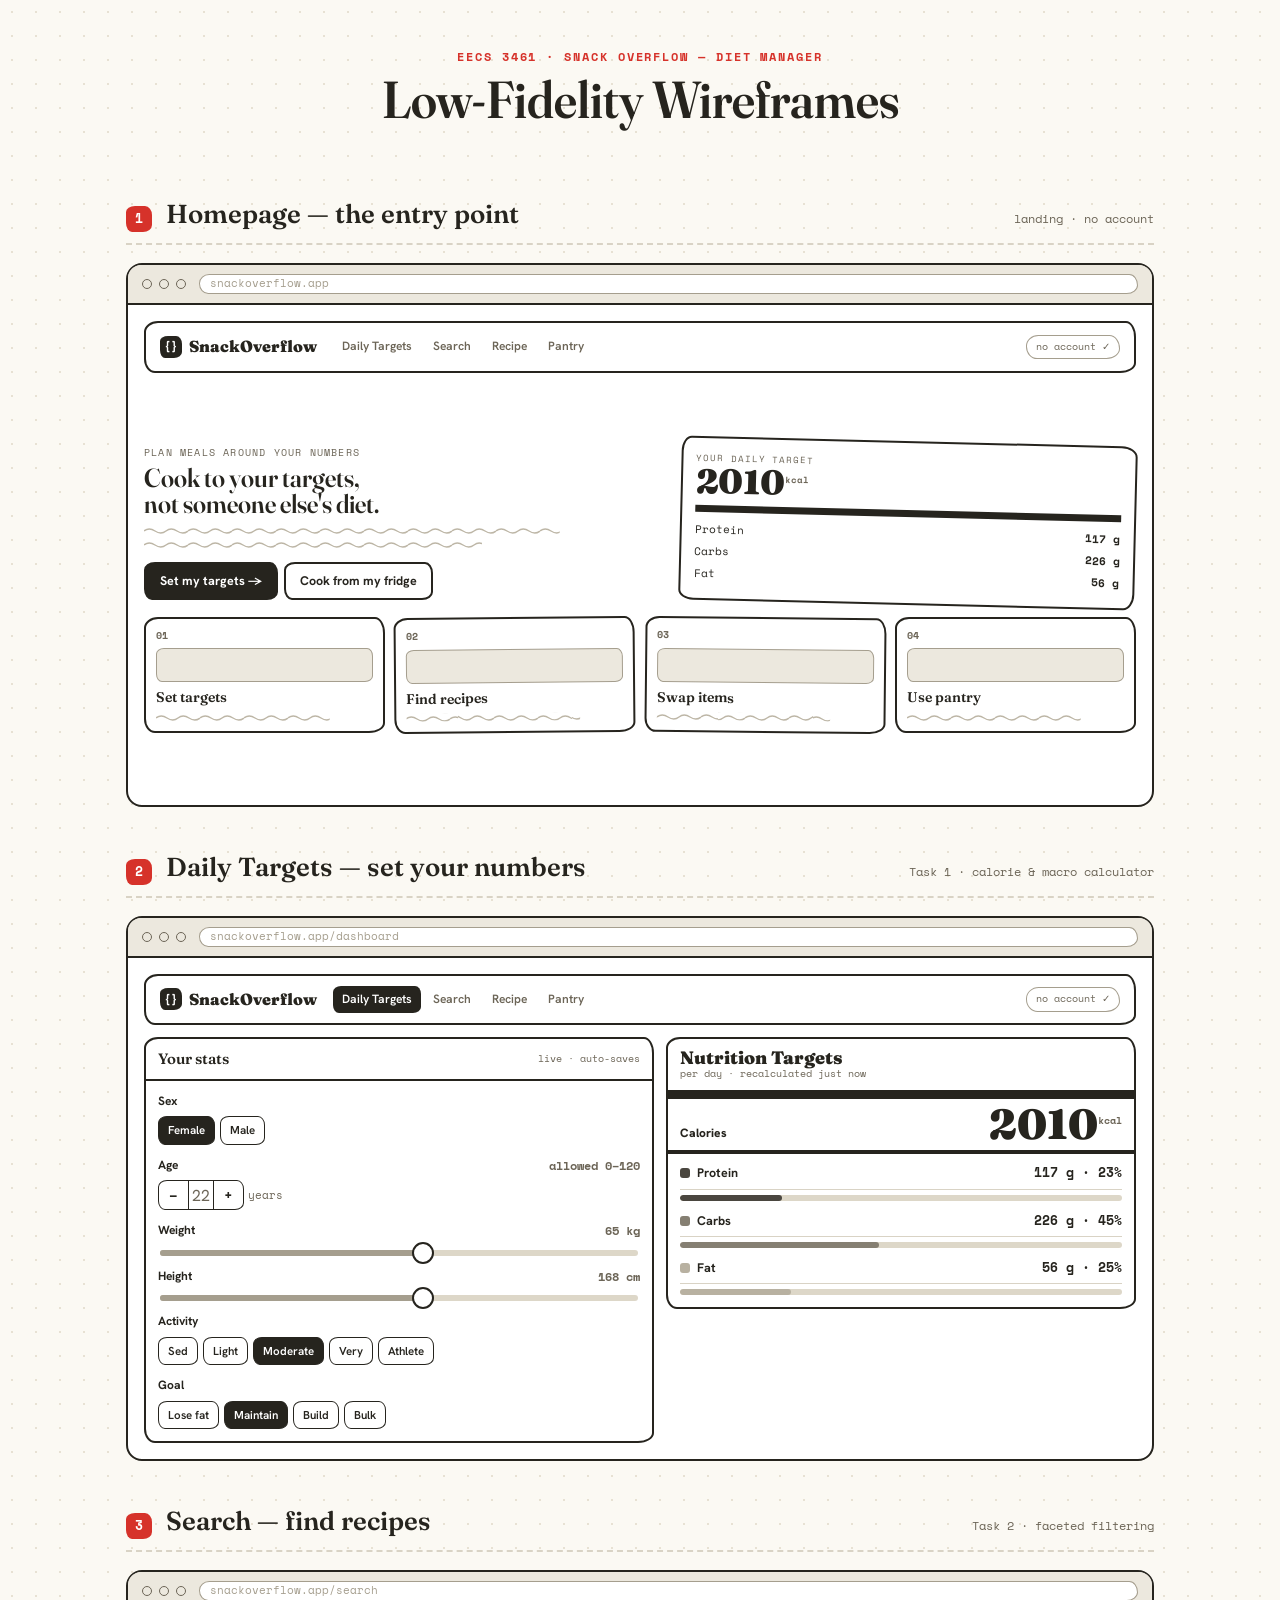
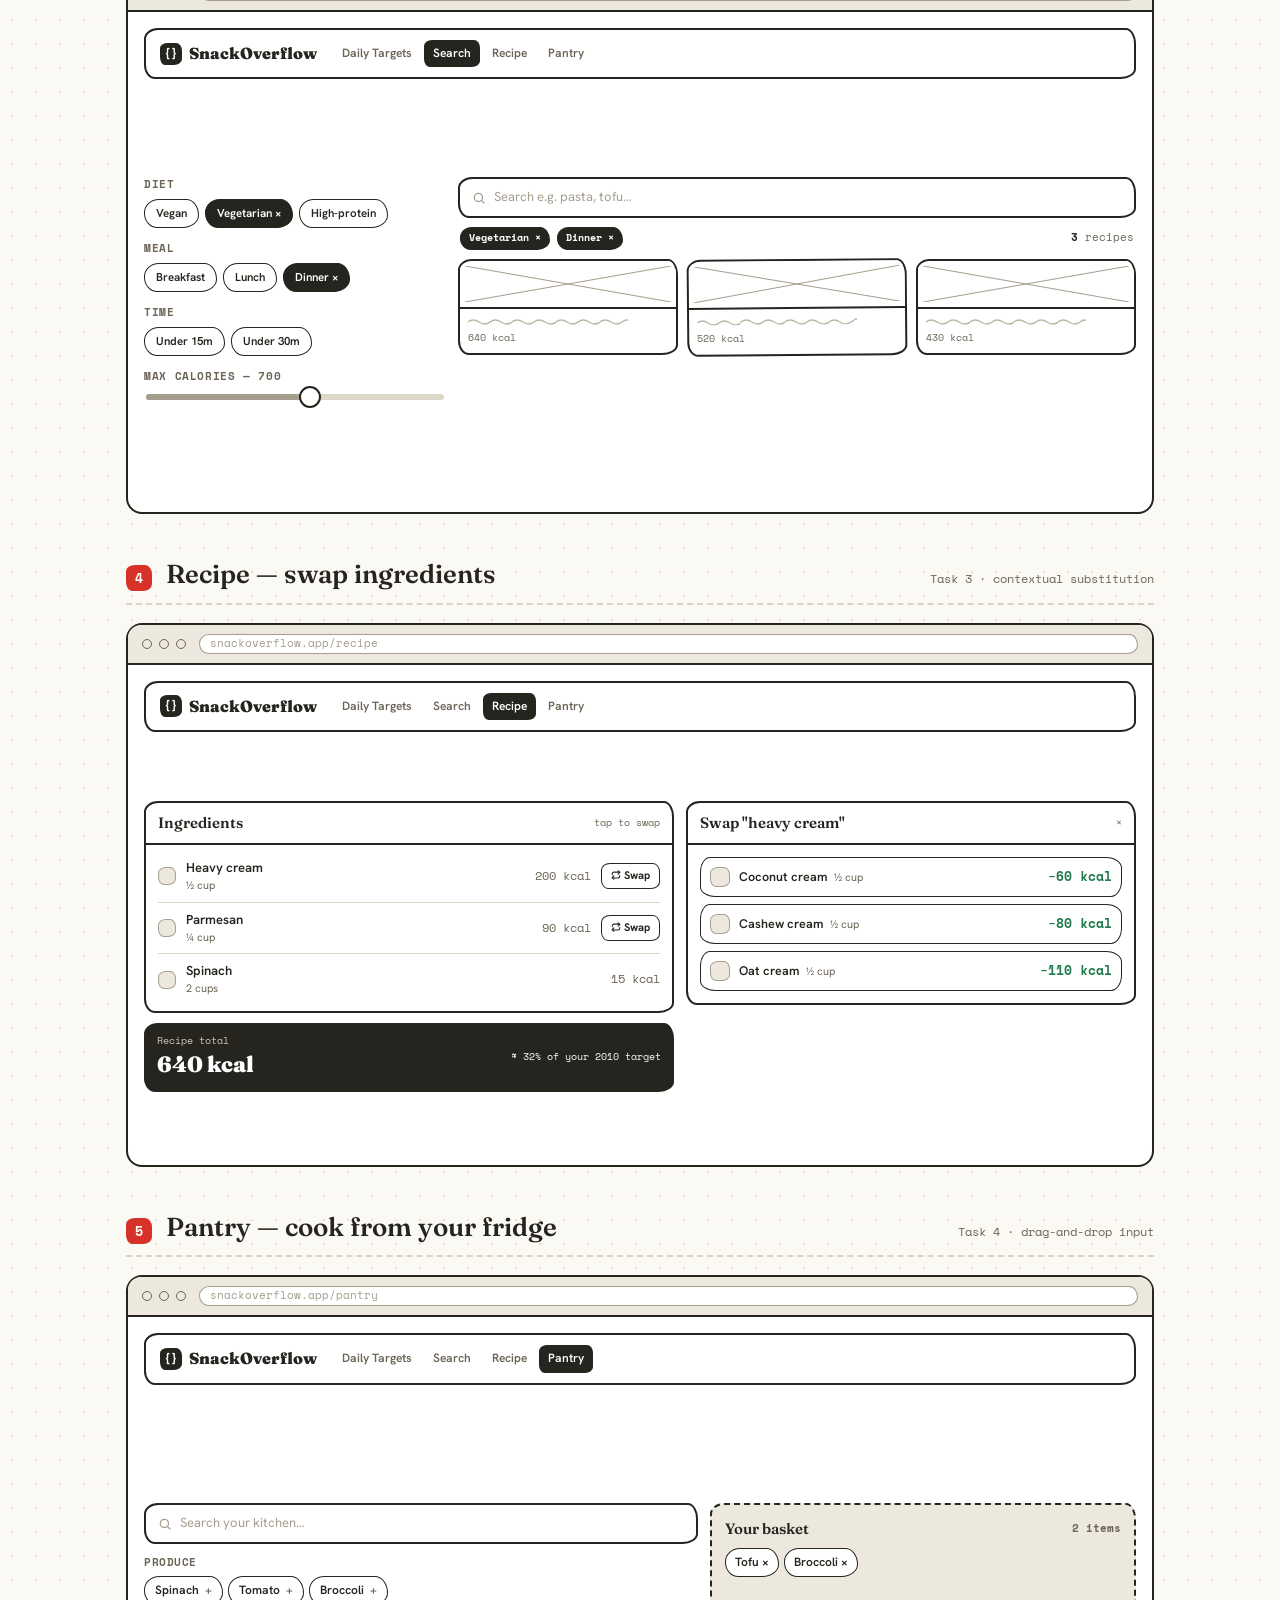
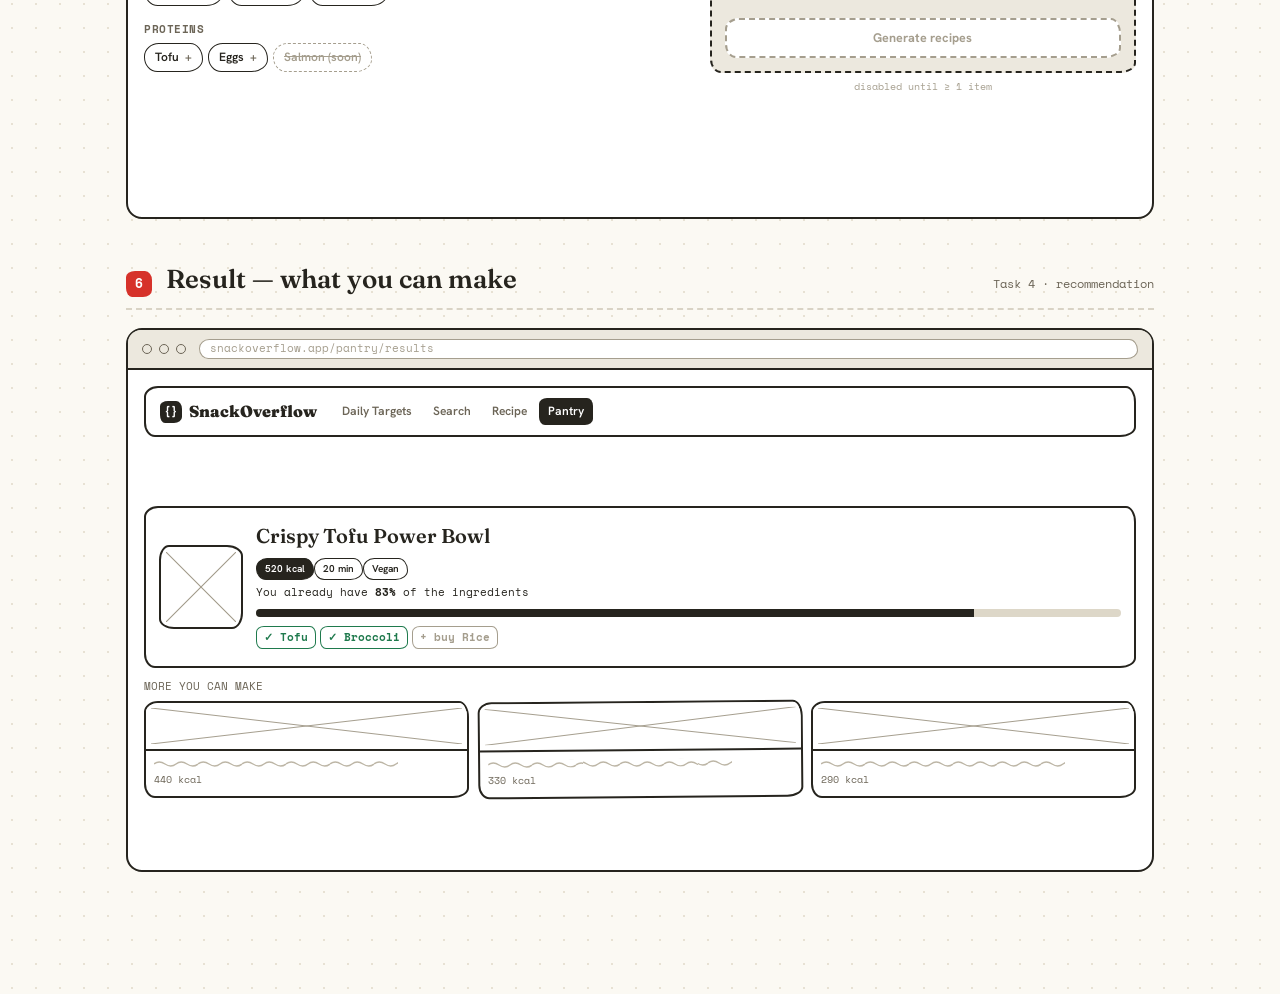
==== lofi-prototype.html @ 418aac98 "feat: add low-fidelity wireframe prototype" ====
<!DOCTYPE html>
<html lang="en">
<head>
<meta charset="UTF-8">
<meta name="viewport" content="width=device-width, initial-scale=1.0">
<title>Snack Overflow — Low-Fidelity Wireframes (clean)</title>
<link rel="preconnect" href="https://fonts.googleapis.com">
<link rel="preconnect" href="https://fonts.gstatic.com" crossorigin>
<link href="https://fonts.googleapis.com/css2?family=Fraunces:ital,opsz,wght@0,9..144,400..900;1,9..144,400..700&family=Hanken+Grotesk:wght@400;500;600;700;800&family=Space+Mono:wght@400;700&display=swap" rel="stylesheet">
<style>
  :root{
    --paper:#FBF9F3; --ink:#26241e; --soft:#6c6557; --soft2:#a59e8e;
    --hair:#d9d3c5; --fill:#ECE8DE; --fill2:#ddd7c8;
    --m1:#4a463f; --m2:#857f72; --m3:#b8b1a1;
    --red:#d6322a;
    --wave:url("data:image/svg+xml,%3Csvg xmlns='http://www.w3.org/2000/svg' width='44' height='8'%3E%3Cpath d='M0 5 q5 -4 11 0 t11 0 t11 0 t11 0' fill='none' stroke='%23bdb6a6' stroke-width='1.4'/%3E%3C/svg%3E");
    --w1:14px 10px 16px 11px/11px 16px 10px 14px;
    --w2:10px 16px 11px 15px/15px 11px 16px 10px;
    --wp:20px 17px 22px 18px/18px 22px 17px 20px;
  }
  *{box-sizing:border-box;margin:0;padding:0}
  body{font-family:'Hanken Grotesk',sans-serif;color:var(--ink);background:var(--paper);
    background-image:radial-gradient(#e7e1d3 1px,transparent 1px);background-size:24px 24px;line-height:1.45;padding:0 0 80px}
  .mono{font-family:'Space Mono',monospace}
  .wrap{max-width:1080px;margin:0 auto;padding:0 26px}

  header.top{text-align:center;padding:48px 0 20px}
  header.top .k{font-family:'Space Mono',monospace;font-size:12px;letter-spacing:.16em;text-transform:uppercase;color:var(--red);font-weight:700}
  header.top h1{font-family:'Fraunces',serif;font-weight:600;font-size:clamp(34px,5vw,52px);line-height:1.02;margin:8px 0 8px;font-variation-settings:'opsz' 120,'SOFT' 30,'WONK' 1}
  header.top p{font-size:15px;color:var(--soft);max-width:64ch;margin:0 auto}

  .frame{margin:42px 0}
  .ftitle{display:flex;align-items:baseline;gap:14px;border-bottom:2px dashed var(--hair);padding-bottom:9px;margin:0 0 18px}
  .ftitle .num{font-family:'Space Mono',monospace;font-size:13px;font-weight:700;color:#fff;background:var(--red);width:26px;height:26px;border-radius:9px 7px 9px 6px/6px 9px 7px 9px;display:grid;place-items:center;flex:none}
  .ftitle h2{font-family:'Fraunces',serif;font-weight:600;font-size:26px}
  .ftitle .task{font-family:'Space Mono',monospace;font-size:12px;color:var(--soft);margin-left:auto}

  .device{position:relative;background:#fff;border:2.5px solid var(--ink);border-radius:16px}
  .browser{display:flex;align-items:center;gap:7px;padding:9px 14px;border-bottom:2px solid var(--ink);background:var(--fill);border-radius:13px 13px 0 0}
  .browser i{width:10px;height:10px;border:1.8px solid var(--soft);border-radius:50%;display:block}
  .browser .url{flex:1;height:20px;border:1.8px solid var(--soft2);border-radius:var(--wp);background:#fff;margin-left:6px;display:flex;align-items:center;padding:0 10px;font-family:'Space Mono',monospace;font-size:11px;color:var(--soft2)}

  .pad{padding:16px;min-height:500px;display:flex;flex-direction:column}
  .pad>.nav+*{margin-top:auto}
  .pad>:last-child{margin-bottom:auto}

  .sk{border:2px solid var(--ink);border-radius:var(--w1);background:#fff}
  .sk2{border:2px solid var(--ink);border-radius:var(--w2);background:#fff}
  .pillsk{border:1.8px solid var(--ink);border-radius:var(--wp);background:#fff}

  .ln{height:8px;background:var(--wave) repeat-x left center;background-size:44px 8px;border-radius:3px}
  .ln.w80{width:80%}.ln.w65{width:65%}.ln.w50{width:50%}.ln.w40{width:40%}.ln.w30{width:30%}
  .lnset .ln{margin:6px 0}

  .imgph{position:relative;background:#fff;border:2px solid var(--ink);border-radius:var(--w2)}
  .imgph::before,.imgph::after{content:"";position:absolute;inset:5px}
  .imgph::before{background:linear-gradient(to top right,transparent calc(50% - 1px),var(--soft2) 50%,transparent calc(50% + 1px))}
  .imgph::after{background:linear-gradient(to bottom right,transparent calc(50% - 1px),var(--soft2) 50%,transparent calc(50% + 1px))}
  .tile{background:var(--fill);border:1.8px solid var(--soft2);border-radius:8px 6px 8px 6px/6px 8px 6px 8px}

  .nav{display:flex;align-items:center;gap:16px;padding:10px 14px;border:2px solid var(--ink);border-radius:var(--w1);background:#fff;margin-bottom:12px}
  .nav .logo{font-family:'Fraunces',serif;font-weight:900;font-size:16px;display:flex;align-items:center;gap:7px}
  .nav .mark{width:22px;height:22px;border-radius:8px 6px 8px 5px/5px 8px 6px 8px;background:var(--ink);color:#fff;display:grid;place-items:center;font-family:'Space Mono',monospace;font-weight:700;font-size:11px}
  .nav .tabs{display:flex;gap:3px}
  .nav .t{font-size:12px;font-weight:600;color:var(--soft);padding:5px 9px;border-radius:8px 6px 8px 6px/6px 8px 6px 8px}
  .nav .t.on{background:var(--ink);color:#fff}
  .nav .acct{margin-left:auto;font-family:'Space Mono',monospace;font-size:10px;border:1.8px solid var(--soft2);color:var(--soft);padding:4px 9px;border-radius:var(--wp)}

  .cols{display:flex;gap:12px}.col{flex:1}
  .panel{border:2px solid var(--ink);border-radius:var(--w1);background:#fff;overflow:hidden}
  .panel-h{display:flex;justify-content:space-between;align-items:center;padding:9px 12px;border-bottom:2px solid var(--ink)}
  .panel-h b{font-family:'Fraunces',serif;font-weight:600;font-size:15px}
  .panel-h .s{font-family:'Space Mono',monospace;font-size:10px;color:var(--soft)}
  .panel-b{padding:12px}

  .lab{font-size:12px;font-weight:700;display:flex;justify-content:space-between;margin-bottom:6px}
  .lab .v{font-family:'Space Mono',monospace;color:var(--soft)}
  .field{margin-bottom:12px}
  .seg{display:flex;gap:5px;flex-wrap:wrap}
  .seg span{font-size:11.5px;font-weight:600;border:1.8px solid var(--ink);border-radius:9px 7px 9px 7px/7px 9px 7px 9px;padding:5px 9px;background:#fff}
  .seg span.on{background:var(--ink);color:#fff}
  .stepper{display:inline-flex;align-items:center;border:1.8px solid var(--ink);border-radius:9px 7px 9px 7px/7px 9px 7px 9px;overflow:hidden;vertical-align:middle}
  .stepper b{padding:0 10px;font-family:'Space Mono',monospace;font-size:14px}
  .stepper i{width:26px;height:28px;display:grid;place-items:center;font-style:normal;border-left:1.8px solid var(--ink);border-right:1.8px solid var(--ink);color:var(--soft)}
  .slider{height:6px;background:var(--fill2);border-radius:4px;position:relative;margin:10px 2px}
  .slider::before{content:"";position:absolute;left:0;top:0;height:100%;width:55%;background:var(--soft2);border-radius:4px}
  .slider::after{content:"";position:absolute;left:55%;top:50%;transform:translate(-50%,-50%);width:18px;height:18px;border:2.2px solid var(--ink);border-radius:50%;background:#fff}

  .nf{border:2.5px solid var(--ink);border-radius:var(--w1);overflow:hidden;background:#fff}
  .nf .t{padding:10px 12px 8px}
  .nf .t .ti{font-family:'Fraunces',serif;font-weight:900;font-size:18px;line-height:1}
  .nf .t .me{font-family:'Space Mono',monospace;font-size:10px;color:var(--soft)}
  .nf .rxl{height:9px;background:var(--ink)}.nf .rl{height:4px;background:var(--ink)}
  .nf .cal{display:flex;justify-content:space-between;align-items:flex-end;padding:8px 12px}
  .nf .cal .l{font-size:12px;font-weight:800}
  .nf .cal .big{font-family:'Fraunces',serif;font-weight:900;font-size:42px;line-height:.85}
  .nf .cal .big sup{font-family:'Space Mono',monospace;font-size:10px;color:var(--soft)}
  .nf .rows{padding:4px 12px 12px}
  .nf .row{display:flex;justify-content:space-between;align-items:center;font-size:12.5px;font-weight:700;padding:6px 0;border-bottom:1.5px solid var(--hair)}
  .nf .row .nm{display:flex;align-items:center;gap:7px}
  .nf .dot{width:10px;height:10px;border-radius:3px}
  .nf .g{font-family:'Space Mono',monospace}
  .nf .bar{height:6px;border-radius:4px;background:var(--fill2);overflow:hidden;margin-top:5px}
  .nf .bar i{display:block;height:100%;border-radius:4px}

  .hero{display:flex;gap:16px;align-items:center}
  .hero .l{flex:1.1}
  .hero h3{font-family:'Fraunces',serif;font-weight:600;font-size:26px;line-height:1.02;margin:4px 0 8px;font-variation-settings:'opsz' 120}
  .hero .ey{font-family:'Space Mono',monospace;font-size:10px;letter-spacing:.12em;text-transform:uppercase;color:var(--soft)}
  .btnsk{display:inline-block;border:2px solid var(--ink);border-radius:11px 8px 11px 8px/8px 11px 8px 11px;padding:8px 14px;font-size:12.5px;font-weight:700;background:#fff;margin:8px 6px 0 0}
  .btnsk.fill{background:var(--ink);color:#fff}
  .herocard{flex:.9;border:2.5px solid var(--ink);border-radius:var(--w2);padding:13px;transform:rotate(1.4deg);background:#fff}
  .herocard .cap{font-family:'Space Mono',monospace;font-size:9px;letter-spacing:.1em;text-transform:uppercase;color:var(--soft)}
  .herocard .big{font-family:'Fraunces',serif;font-weight:900;font-size:34px;line-height:1}
  .herocard .big sup{font-family:'Space Mono',monospace;font-size:9px;color:var(--soft)}
  .herocard .hr{height:7px;background:var(--ink);margin:7px 0}
  .herocard .mrow{display:flex;justify-content:space-between;font-family:'Space Mono',monospace;font-size:11px;padding:3px 0}
  .taskrow{display:grid;grid-template-columns:repeat(4,1fr);gap:9px;margin-top:12px}
  .tcard{border:2px solid var(--ink);border-radius:var(--w1);padding:10px;background:#fff}
  .tcard:nth-child(2){transform:rotate(-.5deg)}.tcard:nth-child(3){transform:rotate(.6deg)}
  .tcard .n{font-family:'Space Mono',monospace;font-size:10px;color:var(--soft);font-weight:700}
  .tcard .pic{height:34px;margin:5px 0}
  .tcard .ti{font-family:'Fraunces',serif;font-weight:600;font-size:14px;margin-bottom:5px}

  .facet{margin-bottom:13px}
  .facet h4{font-family:'Space Mono',monospace;font-size:10.5px;letter-spacing:.06em;text-transform:uppercase;color:var(--soft);margin-bottom:7px}
  .chips{display:flex;gap:6px;flex-wrap:wrap}
  .chip{font-size:11.5px;font-weight:600;border:1.8px solid var(--ink);border-radius:var(--wp);padding:5px 11px;background:#fff;display:inline-flex;gap:5px;align-items:center}
  .chip.on{background:var(--ink);color:#fff}
  .searchbar{display:flex;align-items:center;gap:8px;border:2px solid var(--ink);border-radius:var(--w1);padding:9px 12px;background:#fff;font-size:13px;color:var(--soft2)}
  .resbar{display:flex;justify-content:space-between;align-items:center;margin:9px 2px;font-family:'Space Mono',monospace;font-size:11px;color:var(--soft)}
  .resbar b{color:var(--ink)}
  .cards{display:grid;grid-template-columns:repeat(3,1fr);gap:9px}
  .card{border:2px solid var(--ink);border-radius:var(--w1);overflow:hidden;background:#fff}
  .card:nth-child(2){transform:rotate(-.5deg)}
  .card .im{height:48px;border-bottom:2px solid var(--ink)}
  .card .cc{padding:8px}
  .card .cc .k{font-family:'Space Mono',monospace;font-size:10px;color:var(--soft);margin-top:6px}

  .ing{display:flex;align-items:center;gap:10px;padding:8px 0;border-bottom:1.5px solid var(--hair);font-size:13px}
  .ing .em{width:18px;height:18px;flex:none}
  .ing .nm{flex:1;font-weight:600}
  .ing .nm small{display:block;font-weight:400;color:var(--soft);font-size:11px}
  .ing .kc{font-family:'Space Mono',monospace;font-size:11.5px;color:var(--soft)}
  .swap{font-size:11px;font-weight:700;border:1.8px solid var(--ink);border-radius:9px 7px 9px 7px/7px 9px 7px 9px;padding:4px 9px;background:#fff}
  .totalbar{display:flex;justify-content:space-between;align-items:center;margin-top:10px;padding:11px 13px;background:var(--ink);color:#fff;border-radius:var(--w1)}
  .totalbar .t1{font-family:'Space Mono',monospace;font-size:10px;color:#cfc8b8}
  .totalbar .t2{font-family:'Fraunces',serif;font-weight:900;font-size:22px}
  .totalbar .d{font-family:'Space Mono',monospace;font-size:10px}
  .alt{display:flex;align-items:center;gap:9px;padding:9px;border:1.8px solid var(--ink);border-radius:var(--w2);margin-bottom:7px;font-size:12.5px}
  .alt .em{width:20px;height:20px;flex:none}
  .alt .nm{flex:1;font-weight:600}
  .alt .nm small{margin-left:7px;font-weight:400;font-size:11px;color:var(--soft)}
  .alt .d{font-family:'Space Mono',monospace;font-weight:700}

  .shelf{margin-bottom:11px}
  .shelf h4{font-family:'Space Mono',monospace;font-size:10.5px;letter-spacing:.05em;text-transform:uppercase;color:var(--soft);margin-bottom:6px}
  .item{font-size:12px;font-weight:600;border:1.8px solid var(--ink);border-radius:var(--wp);padding:5px 10px;background:#fff;display:inline-flex;gap:6px;align-items:center;margin:0 5px 5px 0}
  .item .p{color:var(--soft)}
  .item.out{border-style:dashed;border-color:var(--soft2);color:var(--soft2);text-decoration:line-through}
  .basket{border:2.5px dashed var(--ink);border-radius:var(--w1);background:var(--fill);padding:13px;min-height:170px;display:flex;flex-direction:column}
  .basket .bh{display:flex;justify-content:space-between;align-items:center;font-family:'Fraunces',serif;font-weight:600;font-size:15px}
  .basket .bh .c{font-family:'Space Mono',monospace;font-size:11px;color:var(--soft)}
  .bchip{font-size:12px;font-weight:600;background:#fff;border:1.8px solid var(--ink);border-radius:var(--wp);padding:5px 9px;margin:8px 5px 0 0;display:inline-flex;gap:6px;align-items:center}
  .gen{margin-top:auto;text-align:center;border:2px dashed var(--soft2);border-radius:var(--w1);padding:9px;font-weight:700;font-size:12.5px;color:var(--soft2);background:#fff}
  .ph-note{font-family:'Space Mono',monospace;font-size:10px;color:var(--soft2);text-align:center;margin-top:7px}

  .match{display:flex;gap:13px;align-items:center;border:2.5px solid var(--ink);border-radius:var(--w1);background:#fff;padding:13px}
  .match .mi{width:84px;height:84px;flex:none}
  .match .h{font-family:'Fraunces',serif;font-weight:600;font-size:20px}
  .meter{height:8px;background:var(--fill2);border-radius:5px;overflow:hidden;margin:8px 0 7px}
  .meter i{display:block;height:100%;width:83%;background:var(--ink)}
  .have{font-family:'Space Mono',monospace;font-size:10.5px;font-weight:700;border:1.8px solid;border-radius:8px 6px 8px 6px/6px 8px 6px 8px;padding:3px 7px;margin:0 4px 4px 0;display:inline-block}
  .have.y{border-color:#1f7a4d;color:#1f7a4d}.have.n{border-color:var(--soft2);color:var(--soft2)}

  @media print{
    body{background:#fff;padding:0}
    .wrap{max-width:none}
    header.top{page-break-after:always}
    .frame{page-break-inside:avoid;break-inside:avoid;page-break-after:always;margin:0;padding:8px 0}
  }
</style>
</head>
<body>
<div class="wrap">
  <header class="top">
    <div class="k">EECS 3461 · Snack Overflow — Diet Manager</div>
    <h1>Low-Fidelity Wireframes</h1>
  </header>

  <div class="frame">
    <div class="ftitle"><span class="num">1</span><h2>Homepage — the entry point</h2><span class="task">landing · no account</span></div>
    <div class="device">
      <div class="browser"><i></i><i></i><i></i><span class="url">snackoverflow.app</span></div>
      <div class="pad">
        <div class="nav">
          <div class="logo"><span class="mark">{}</span>SnackOverflow</div>
          <div class="tabs"><span class="t">Daily Targets</span><span class="t">Search</span><span class="t">Recipe</span><span class="t">Pantry</span></div>
          <span class="acct">no account ✓</span>
        </div>
        <div class="hero">
          <div class="l">
            <div class="ey">Plan meals around your numbers</div>
            <h3>Cook to your targets,<br>not someone else's diet.</h3>
            <div class="lnset"><div class="ln w80"></div><div class="ln w65"></div></div>
            <div><span class="btnsk fill">Set my targets →</span><span class="btnsk">Cook from my fridge</span></div>
          </div>
          <div class="herocard">
            <div class="cap">Your daily target</div>
            <div class="big">2010<sup>kcal</sup></div>
            <div class="hr"></div>
            <div class="mrow"><span>Protein</span><b>117 g</b></div>
            <div class="mrow"><span>Carbs</span><b>226 g</b></div>
            <div class="mrow"><span>Fat</span><b>56 g</b></div>
          </div>
        </div>
        <div class="taskrow">
          <div class="tcard"><div class="n">01</div><div class="pic tile"></div><div class="ti">Set targets</div><div class="ln w80"></div></div>
          <div class="tcard"><div class="n">02</div><div class="pic tile"></div><div class="ti">Find recipes</div><div class="ln w80"></div></div>
          <div class="tcard"><div class="n">03</div><div class="pic tile"></div><div class="ti">Swap items</div><div class="ln w80"></div></div>
          <div class="tcard"><div class="n">04</div><div class="pic tile"></div><div class="ti">Use pantry</div><div class="ln w80"></div></div>
        </div>
      </div>
    </div>
  </div>

  <div class="frame">
    <div class="ftitle"><span class="num">2</span><h2>Daily Targets — set your numbers</h2><span class="task">Task 1 · calorie &amp; macro calculator</span></div>
    <div class="device">
      <div class="browser"><i></i><i></i><i></i><span class="url">snackoverflow.app/dashboard</span></div>
      <div class="pad">
        <div class="nav">
          <div class="logo"><span class="mark">{}</span>SnackOverflow</div>
          <div class="tabs"><span class="t on">Daily Targets</span><span class="t">Search</span><span class="t">Recipe</span><span class="t">Pantry</span></div>
          <span class="acct">no account ✓</span>
        </div>
        <div class="cols">
          <div class="col">
            <div class="panel"><div class="panel-h"><b>Your stats</b><span class="s">live · auto-saves</span></div>
              <div class="panel-b">
                <div class="field"><div class="lab">Sex</div><div class="seg"><span class="on">Female</span><span>Male</span></div></div>
                <div class="field"><div class="lab">Age <span class="v">allowed 0–120</span></div>
                  <span class="stepper"><b>–</b><i>22</i><b>+</b></span> <span class="mono" style="font-size:11px;color:var(--soft)">years</span>
                </div>
                <div class="field"><div class="lab">Weight <span class="v">65 kg</span></div><div class="slider"></div></div>
                <div class="field"><div class="lab">Height <span class="v">168 cm</span></div><div class="slider"></div></div>
                <div class="field"><div class="lab">Activity</div><div class="seg"><span>Sed</span><span>Light</span><span class="on">Moderate</span><span>Very</span><span>Athlete</span></div></div>
                <div class="field" style="margin:0"><div class="lab">Goal</div><div class="seg"><span>Lose fat</span><span class="on">Maintain</span><span>Build</span><span>Bulk</span></div></div>
              </div>
            </div>
          </div>
          <div class="col" style="flex:.92">
            <div class="nf">
              <div class="t"><div class="ti">Nutrition Targets</div><div class="me">per day · recalculated just now</div></div>
              <div class="rxl"></div>
              <div class="cal"><span class="l">Calories</span><span class="big">2010<sup>kcal</sup></span></div>
              <div class="rl"></div>
              <div class="rows">
                <div class="row"><span class="nm"><span class="dot" style="background:var(--m1)"></span>Protein</span><span class="g">117 g · 23%</span></div>
                <div class="bar"><i style="background:var(--m1);width:23%"></i></div>
                <div class="row" style="margin-top:5px"><span class="nm"><span class="dot" style="background:var(--m2)"></span>Carbs</span><span class="g">226 g · 45%</span></div>
                <div class="bar"><i style="background:var(--m2);width:45%"></i></div>
                <div class="row" style="margin-top:5px"><span class="nm"><span class="dot" style="background:var(--m3)"></span>Fat</span><span class="g">56 g · 25%</span></div>
                <div class="bar"><i style="background:var(--m3);width:25%"></i></div>
              </div>
            </div>
          </div>
        </div>
      </div>
    </div>
  </div>

  <div class="frame">
    <div class="ftitle"><span class="num">3</span><h2>Search — find recipes</h2><span class="task">Task 2 · faceted filtering</span></div>
    <div class="device">
      <div class="browser"><i></i><i></i><i></i><span class="url">snackoverflow.app/search</span></div>
      <div class="pad">
      <div class="nav"><div class="logo"><span class="mark">{}</span>SnackOverflow</div><div class="tabs"><span class="t">Daily Targets</span><span class="t on">Search</span><span class="t">Recipe</span><span class="t">Pantry</span></div></div>
      <div class="cols">
        <div class="col" style="flex:.6">
          <div class="facet"><h4>Diet</h4><div class="chips"><span class="chip">Vegan</span><span class="chip on">Vegetarian ×</span><span class="chip">High-protein</span></div></div>
          <div class="facet"><h4>Meal</h4><div class="chips"><span class="chip">Breakfast</span><span class="chip">Lunch</span><span class="chip on">Dinner ×</span></div></div>
          <div class="facet"><h4>Time</h4><div class="chips"><span class="chip">Under 15m</span><span class="chip">Under 30m</span></div></div>
          <div class="facet" style="margin:0"><h4>Max calories — 700</h4><div class="slider"></div></div>
        </div>
        <div class="col" style="flex:1.35">
          <div class="searchbar"><svg width="14" height="14" viewBox="0 0 24 24" fill="none" stroke="currentColor" stroke-width="2.2" stroke-linecap="round" style="vertical-align:-2px;flex:none"><circle cx="11" cy="11" r="7"></circle><line x1="20.5" y1="20.5" x2="16.5" y2="16.5"></line></svg> <span>Search e.g. pasta, tofu…</span></div>
          <div class="resbar"><span><span class="chip on" style="font-size:10px;padding:3px 8px">Vegetarian ×</span> <span class="chip on" style="font-size:10px;padding:3px 8px">Dinner ×</span></span><span><b>3</b> recipes</span></div>
          <div class="cards">
            <div class="card"><div class="im imgph" style="border-radius:0;border:none;border-bottom:2px solid var(--ink)"></div><div class="cc"><div class="ln w80"></div><div class="k">640 kcal</div></div></div>
            <div class="card"><div class="im imgph" style="border-radius:0;border:none;border-bottom:2px solid var(--ink)"></div><div class="cc"><div class="ln w80"></div><div class="k">520 kcal</div></div></div>
            <div class="card"><div class="im imgph" style="border-radius:0;border:none;border-bottom:2px solid var(--ink)"></div><div class="cc"><div class="ln w80"></div><div class="k">430 kcal</div></div></div>
          </div>
        </div>
      </div>
      </div>
    </div>
  </div>

  <div class="frame">
    <div class="ftitle"><span class="num">4</span><h2>Recipe — swap ingredients</h2><span class="task">Task 3 · contextual substitution</span></div>
    <div class="device">
      <div class="browser"><i></i><i></i><i></i><span class="url">snackoverflow.app/recipe</span></div>
      <div class="pad">
      <div class="nav"><div class="logo"><span class="mark">{}</span>SnackOverflow</div><div class="tabs"><span class="t">Daily Targets</span><span class="t">Search</span><span class="t on">Recipe</span><span class="t">Pantry</span></div></div>
      <div class="cols">
        <div class="col">
          <div class="panel"><div class="panel-h"><b>Ingredients</b><span class="s">tap to swap</span></div>
            <div class="panel-b" style="padding:6px 12px">
              <div class="ing"><span class="em tile"></span><span class="nm">Heavy cream<small>½ cup</small></span><span class="kc">200 kcal</span><span class="swap"><svg width="10" height="10" viewBox="0 0 24 24" fill="none" stroke="currentColor" stroke-width="2.6" stroke-linecap="round" stroke-linejoin="round" style="vertical-align:-1px"><polyline points="17 2 21 6 17 10"></polyline><path d="M3 11V9a4 4 0 0 1 4-4h14"></path><polyline points="7 22 3 18 7 14"></polyline><path d="M21 13v2a4 4 0 0 1-4 4H3"></path></svg> Swap</span></div>
              <div class="ing"><span class="em tile"></span><span class="nm">Parmesan<small>¼ cup</small></span><span class="kc">90 kcal</span><span class="swap"><svg width="10" height="10" viewBox="0 0 24 24" fill="none" stroke="currentColor" stroke-width="2.6" stroke-linecap="round" stroke-linejoin="round" style="vertical-align:-1px"><polyline points="17 2 21 6 17 10"></polyline><path d="M3 11V9a4 4 0 0 1 4-4h14"></path><polyline points="7 22 3 18 7 14"></polyline><path d="M21 13v2a4 4 0 0 1-4 4H3"></path></svg> Swap</span></div>
              <div class="ing" style="border:none"><span class="em tile"></span><span class="nm">Spinach<small>2 cups</small></span><span class="kc">15 kcal</span></div>
            </div>
          </div>
          <div class="totalbar"><div><div class="t1">Recipe total</div><div class="t2">640 kcal</div></div><div class="d">≈ 32% of your 2010 target</div></div>
        </div>
        <div class="col" style="flex:.85">
          <div class="panel" style="border-width:2.5px"><div class="panel-h"><b>Swap "heavy cream"</b><span class="s">×</span></div>
            <div class="panel-b">
              <div class="alt"><span class="em tile"></span><span class="nm">Coconut cream<small>½ cup</small></span><span class="d" style="color:#1f7a4d">−60 kcal</span></div>
              <div class="alt"><span class="em tile"></span><span class="nm">Cashew cream<small>½ cup</small></span><span class="d" style="color:#1f7a4d">−80 kcal</span></div>
              <div class="alt" style="margin:0"><span class="em tile"></span><span class="nm">Oat cream<small>½ cup</small></span><span class="d" style="color:#1f7a4d">−110 kcal</span></div>
            </div>
          </div>
        </div>
      </div>
      </div>
    </div>
  </div>

  <div class="frame">
    <div class="ftitle"><span class="num">5</span><h2>Pantry — cook from your fridge</h2><span class="task">Task 4 · drag-and-drop input</span></div>
    <div class="device">
      <div class="browser"><i></i><i></i><i></i><span class="url">snackoverflow.app/pantry</span></div>
      <div class="pad">
      <div class="nav"><div class="logo"><span class="mark">{}</span>SnackOverflow</div><div class="tabs"><span class="t">Daily Targets</span><span class="t">Search</span><span class="t">Recipe</span><span class="t on">Pantry</span></div></div>
      <div class="cols">
        <div class="col" style="flex:1.3">
          <div class="searchbar" style="margin-bottom:11px"><svg width="14" height="14" viewBox="0 0 24 24" fill="none" stroke="currentColor" stroke-width="2.2" stroke-linecap="round" style="vertical-align:-2px;flex:none"><circle cx="11" cy="11" r="7"></circle><line x1="20.5" y1="20.5" x2="16.5" y2="16.5"></line></svg> <span>Search your kitchen…</span></div>
          <div class="shelf"><h4>Produce</h4><span class="item">Spinach <span class="p">+</span></span><span class="item">Tomato <span class="p">+</span></span><span class="item">Broccoli <span class="p">+</span></span></div>
          <div class="shelf" style="margin:0"><h4>Proteins</h4><span class="item">Tofu <span class="p">+</span></span><span class="item">Eggs <span class="p">+</span></span><span class="item out">Salmon (soon)</span></div>
        </div>
        <div class="col">
          <div class="basket"><div class="bh">Your basket <span class="c">2 items</span></div>
            <div><span class="bchip">Tofu ×</span><span class="bchip">Broccoli ×</span></div>
            <div class="gen">Generate recipes</div>
          </div>
          <div class="ph-note">disabled until ≥ 1 item</div>
        </div>
      </div>
      </div>
    </div>
  </div>

  <div class="frame">
    <div class="ftitle"><span class="num">6</span><h2>Result — what you can make</h2><span class="task">Task 4 · recommendation</span></div>
    <div class="device">
      <div class="browser"><i></i><i></i><i></i><span class="url">snackoverflow.app/pantry/results</span></div>
      <div class="pad">
      <div class="nav"><div class="logo"><span class="mark">{}</span>SnackOverflow</div><div class="tabs"><span class="t">Daily Targets</span><span class="t">Search</span><span class="t">Recipe</span><span class="t on">Pantry</span></div></div>
      <div class="match">
        <div class="mi imgph"></div>
        <div style="flex:1">
          <div class="h">Crispy Tofu Power Bowl</div>
          <div style="margin:5px 0"><span class="chip on" style="font-size:10px;padding:3px 8px">520 kcal</span><span class="chip" style="font-size:10px;padding:3px 8px">20 min</span><span class="chip" style="font-size:10px;padding:3px 8px">Vegan</span></div>
          <div class="mono" style="font-size:11px">You already have <b>83%</b> of the ingredients</div>
          <div class="meter"><i></i></div>
          <span class="have y">✓ Tofu</span><span class="have y">✓ Broccoli</span><span class="have n">+ buy Rice</span>
        </div>
      </div>
      <div style="margin-top:11px"><div class="mono" style="font-size:11px;color:var(--soft);margin-bottom:6px">MORE YOU CAN MAKE</div>
        <div class="cards"><div class="card"><div class="im imgph" style="border-radius:0;border:none;border-bottom:2px solid var(--ink)"></div><div class="cc"><div class="ln w80"></div><div class="k">440 kcal</div></div></div><div class="card"><div class="im imgph" style="border-radius:0;border:none;border-bottom:2px solid var(--ink)"></div><div class="cc"><div class="ln w80"></div><div class="k">330 kcal</div></div></div><div class="card"><div class="im imgph" style="border-radius:0;border:none;border-bottom:2px solid var(--ink)"></div><div class="cc"><div class="ln w80"></div><div class="k">290 kcal</div></div></div></div>
      </div>
      </div>
    </div>
  </div>
</div>
<script>
  (function(){
    const f=new URLSearchParams(location.search).get('frame');
    if(f){
      document.querySelectorAll('header.top').forEach(e=>e.style.display='none');
      document.querySelectorAll('.frame').forEach((fr,i)=>{ fr.style.margin='10px 0'; if(String(i+1)!==f) fr.style.display='none'; });
      const w=document.querySelector('.wrap'); if(w)w.style.padding='14px 26px';
    }
  })();
</script>
</body>
</html>
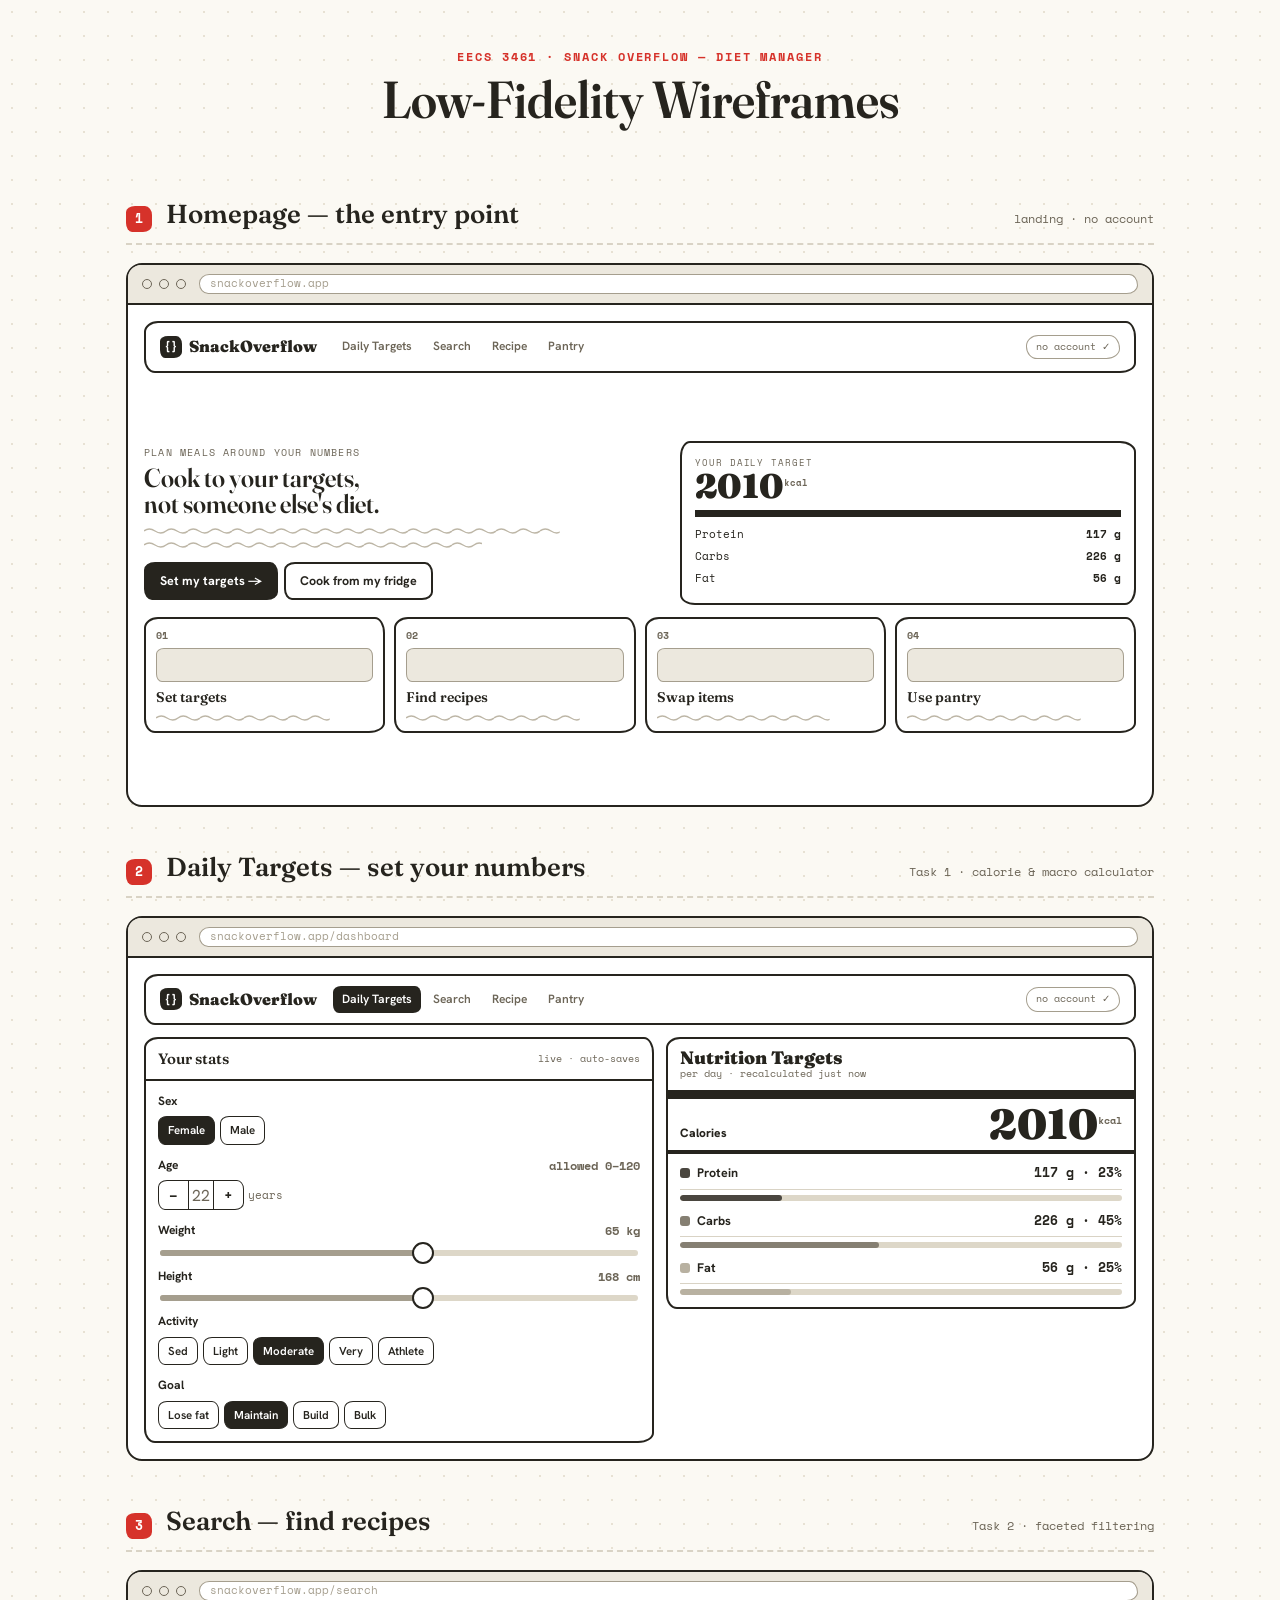
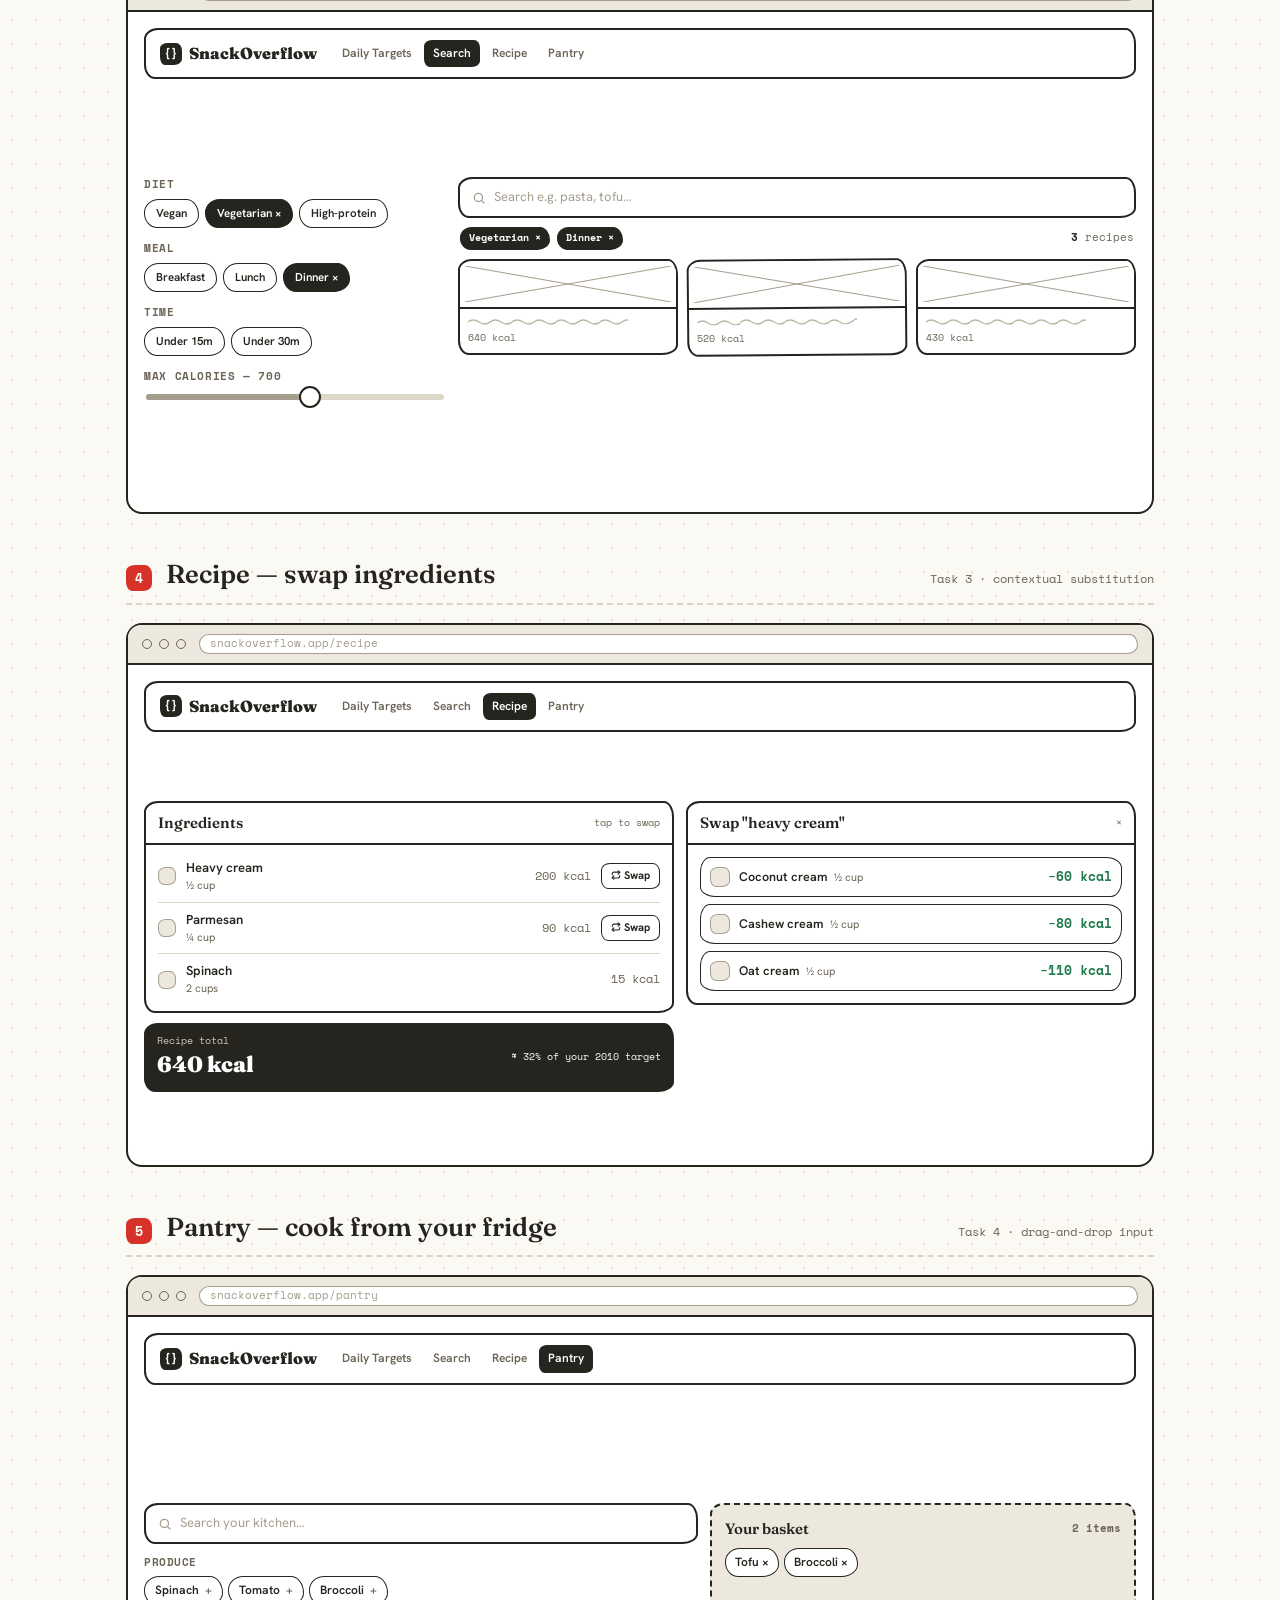
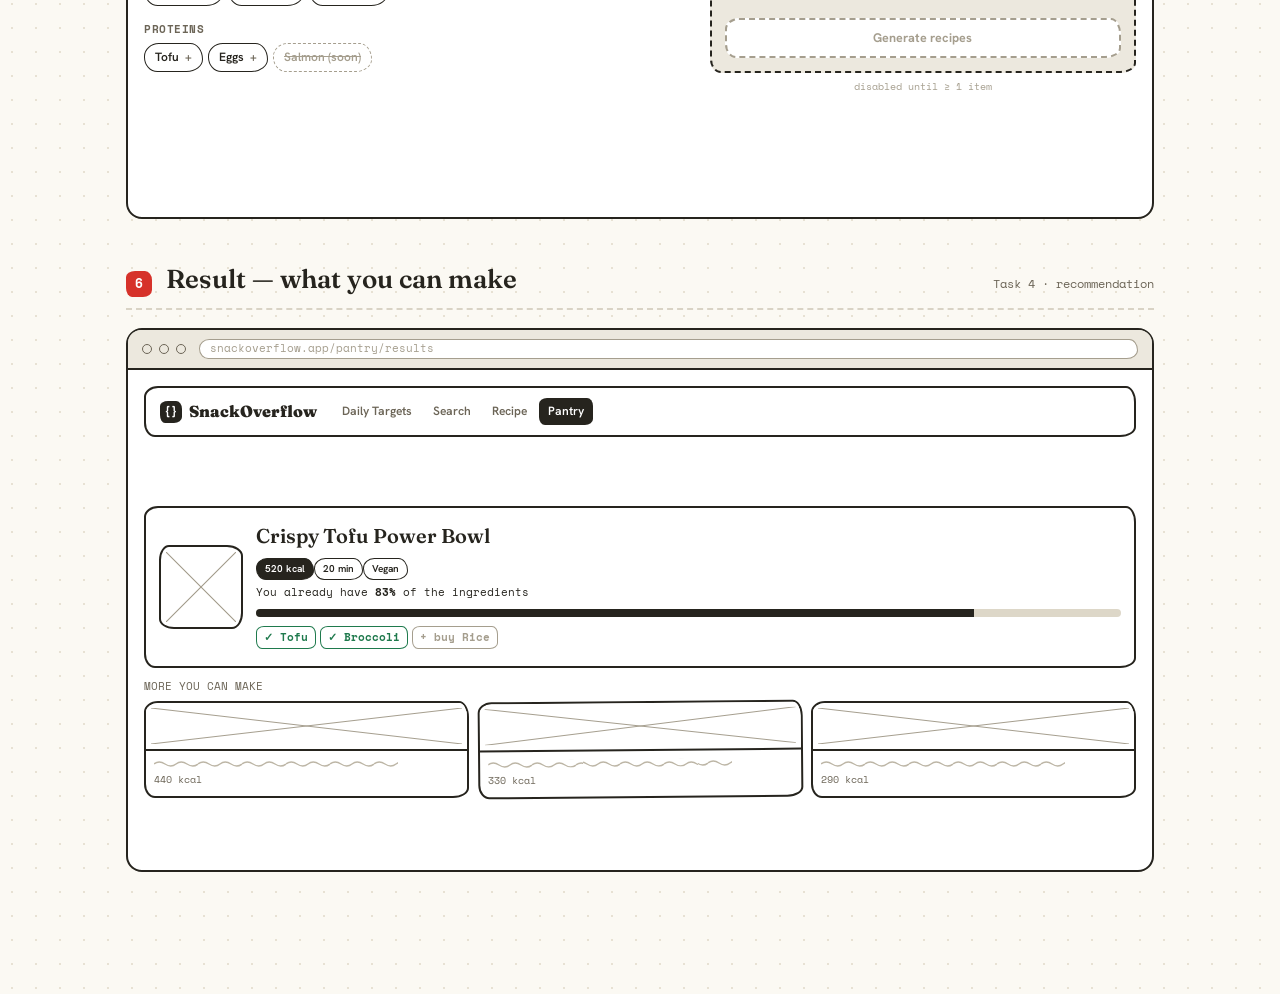
==== commit 2d8ef9ba: "fix: change color to green; fix card positions" ====
--- a/lofi-prototype.html
+++ b/lofi-prototype.html
@@ -109,7 +109,7 @@
   .hero .ey{font-family:'Space Mono',monospace;font-size:10px;letter-spacing:.12em;text-transform:uppercase;color:var(--soft)}
   .btnsk{display:inline-block;border:2px solid var(--ink);border-radius:11px 8px 11px 8px/8px 11px 8px 11px;padding:8px 14px;font-size:12.5px;font-weight:700;background:#fff;margin:8px 6px 0 0}
   .btnsk.fill{background:var(--ink);color:#fff}
-  .herocard{flex:.9;border:2.5px solid var(--ink);border-radius:var(--w2);padding:13px;transform:rotate(1.4deg);background:#fff}
+  .herocard{flex:.9;border:2.5px solid var(--ink);border-radius:var(--w2);padding:13px;background:#fff}
   .herocard .cap{font-family:'Space Mono',monospace;font-size:9px;letter-spacing:.1em;text-transform:uppercase;color:var(--soft)}
   .herocard .big{font-family:'Fraunces',serif;font-weight:900;font-size:34px;line-height:1}
   .herocard .big sup{font-family:'Space Mono',monospace;font-size:9px;color:var(--soft)}
@@ -117,7 +117,6 @@
   .herocard .mrow{display:flex;justify-content:space-between;font-family:'Space Mono',monospace;font-size:11px;padding:3px 0}
   .taskrow{display:grid;grid-template-columns:repeat(4,1fr);gap:9px;margin-top:12px}
   .tcard{border:2px solid var(--ink);border-radius:var(--w1);padding:10px;background:#fff}
-  .tcard:nth-child(2){transform:rotate(-.5deg)}.tcard:nth-child(3){transform:rotate(.6deg)}
   .tcard .n{font-family:'Space Mono',monospace;font-size:10px;color:var(--soft);font-weight:700}
   .tcard .pic{height:34px;margin:5px 0}
   .tcard .ti{font-family:'Fraunces',serif;font-weight:600;font-size:14px;margin-bottom:5px}
